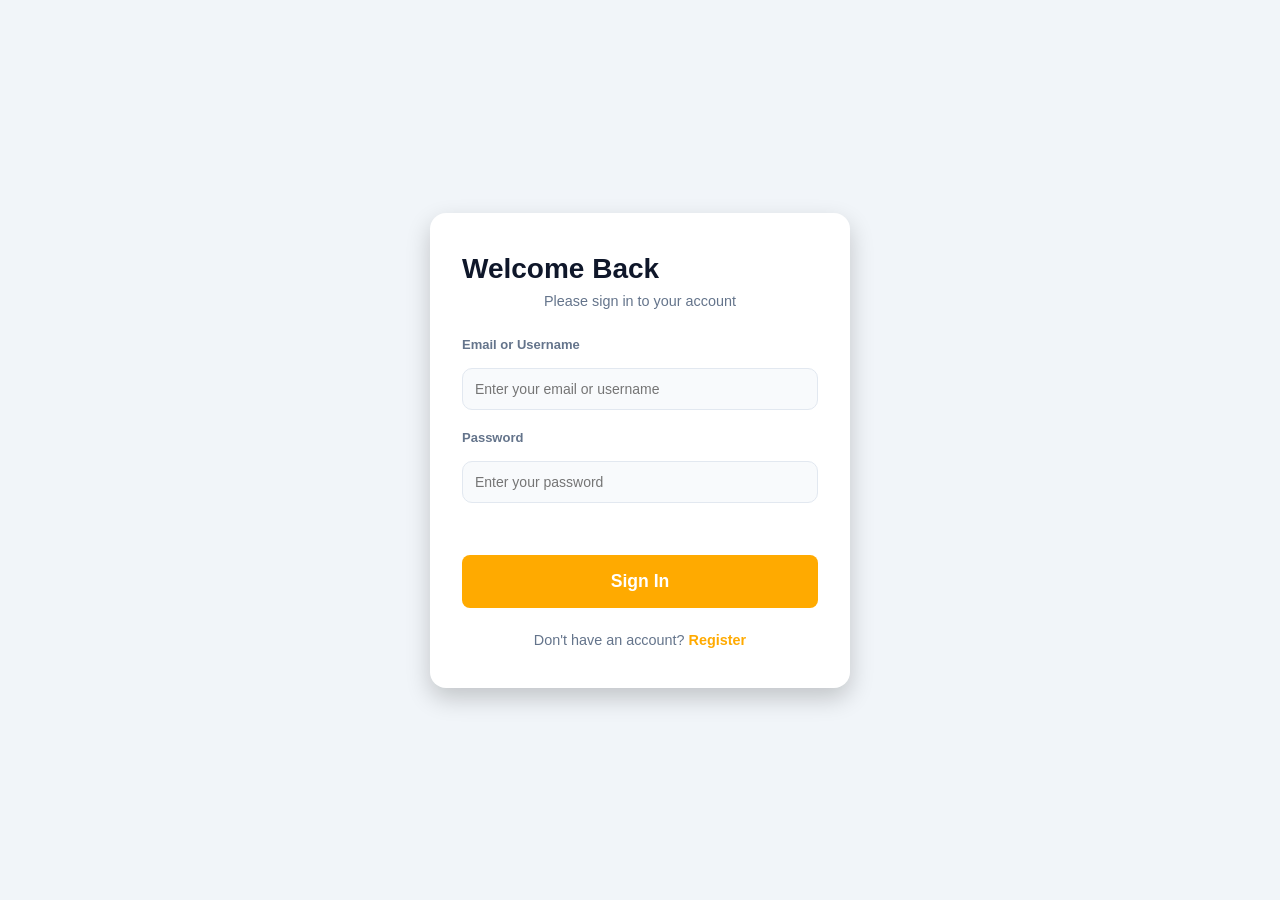
==== add-sales.html @ 2aaff076 "first commit" ====
<!DOCTYPE html>
<html lang="en">

<head>
    <meta charset="UTF-8">
    <meta name="viewport" content="width=device-width, initial-scale=1.0">
    <title>Add Sale - Business Pro</title>
    <link rel="preconnect" href="https://fonts.googleapis.com">
    <link rel="preconnect" href="https://fonts.gstatic.com" crossorigin>
    <link href="https://fonts.googleapis.com/css2?family=DM+Sans:wght@400;500;700&display=swap" rel="stylesheet">
    <link rel="stylesheet" href="https://cdnjs.cloudflare.com/ajax/libs/font-awesome/6.5.1/css/all.min.css">
    <link rel="stylesheet" href="/assets/css/style.css">
</head>

<body>

    <div class="dashboard-wrapper">
        <aside class="sidebar">
            <div class="sidebar-logo">
                <i class="fa-solid fa-chart-line"></i>
                <span>ProfitFlow</span>
            </div>
            <ul class="nav-list">
                <li class="nav-item">
                    <a href="dashboard.html" class="nav-link"><i class="fa-solid fa-table-columns"></i> Dashboard</a>
                </li>
                <li class="nav-item active">
                    <a href="add-sales.html" class="nav-link"><i class="fa-solid fa-cart-plus"></i> Add Sale</a>
                </li>
                <li class="nav-item">
                    <a href="sales-list.html" class="nav-link"><i class="fa-solid fa-list-check"></i> Sales List</a>
                </li>
                <li class="nav-item">
                    <a href="expenses.html" class="nav-link"><i class="fa-solid fa-receipt"></i> Expenses</a>
                </li>
                <li class="nav-item">
                    <a href="targets.html" class="nav-link"><i class="fa-solid fa-bullseye"></i> Targets</a>
                </li>
                <li class="nav-item">
                    <a href="reports.html" class="nav-link"><i class="fa-solid fa-chart-pie"></i> Reports</a>
                </li>
                <li class="nav-item">
                    <a href="settings.html" class="nav-link"><i class="fa-solid fa-gear"></i> Settings</a>
                </li>
            </ul>
        </aside>

        <main class="main-content">
            <header class="main-header">
                <h1>Add New Sale</h1>
                <div class="header-right">
                    <div class="user-profile">
                        <img id="headerUserImg"
                            src="https://images.unsplash.com/photo-1535713875002-d1d0cf377fde?w=80&auto=format&fit=crop"
                            alt="User">
                        <span id="userNameDisplay">rihad</span>
                    </div>
                </div>
            </header>

            <section class="form-card-section">
                <div class="form-card-content">
                    <form id="addSalePageForm">
                        <div class="form-grid">
                            <div class="form-group full">
                                <label>Product Name</label>
                                <input type="text" id="inProduct" placeholder="e.g. Wireless Mouse" required>
                            </div>
                            <div class="form-group full">
                                <label>Customer Name / ID</label>
                                <input type="text" id="inCustomer" placeholder="e.g. Rahim Uddin" required>
                            </div>
                            <div class="form-group">
                                <label>Quantity</label>
                                <input type="number" id="inQty" value="1" min="1" required>
                            </div>
                            <div class="form-group">
                                <label>Delivery Charge (৳)</label>
                                <input type="number" id="inDelivery" value="0" min="0" required>
                            </div>
                            <div class="form-group">
                                <label>Cost Price (Unit ৳)</label>
                                <input type="number" id="inCost" min="0" required>
                            </div>
                            <div class="form-group">
                                <label>Selling Price (Unit ৳)</label>
                                <input type="number" id="inSell" min="0" required>
                            </div>
                        </div>
                        <button type="submit" class="btn-submit"><i class="fa-solid fa-plus"></i> Add to Sales</button>
                    </form>
                </div>
            </section>
            <footer class="site-footer">
                <p>&copy; 2026 Designed & Developed by <strong>Rihad</strong></p>
            </footer>
        </main>
    </div>

    <script src="/assets/js/main.js"></script>
</body>

</html>
---- assets/css/style.css ----
@charset "UTF-8";
:root {
  --primary: #ffaa00;
  --sidebar-bg: #0f172a;
  --body-bg: #f1f5f9;
  --text-main: #1e293b;
  --text-muted: #64748b;
  --border: #e2e8f0;
  --success: #10b981;
}

* {
  box-sizing: border-box;
  margin: 0;
  padding: 0;
  font-family: "DM Sans", sans-serif;
}

/* Full Width Body Setup */
body {
  background-color: var(--body-bg);
  width: 100%;
  min-height: 100vh;
  overflow-x: hidden;
}

/* Force Flex Side-by-Side strictly for Desktop */
.dashboard-wrapper {
  display: flex !important;
  flex-direction: row !important;
  width: 100vw;
  height: 100vh;
  overflow: hidden;
}

/* Sidebar Structure */
.sidebar {
  width: 280px;
  background-color: var(--sidebar-bg);
  color: #fff;
  padding: 40px 0;
  display: flex;
  flex-direction: column;
  flex-shrink: 0;
  height: 100vh;
}

.sidebar-logo {
  padding: 0 30px;
  margin-bottom: 40px;
  display: flex;
  align-items: center;
  gap: 15px;
  font-weight: 700;
  font-size: 22px;
}

.sidebar-logo i {
  color: var(--primary);
}

.nav-list {
  list-style: none;
  flex-grow: 1;
}

.nav-item {
  padding: 4px 20px;
}

.nav-link {
  display: flex;
  align-items: center;
  gap: 15px;
  padding: 14px 20px;
  color: #94a3b8;
  text-decoration: none;
  border-radius: 12px;
  transition: all 0.3s;
  font-size: 16px;
  font-weight: 500;
}

.nav-link i {
  width: 24px;
  font-size: 18px;
}

.nav-link:hover,
.nav-item.active .nav-link {
  background-color: var(--primary);
  color: #fff;
}

.sidebar-date {
  padding: 30px;
  margin-top: auto;
}

.date-box {
  background: rgba(255, 255, 255, 0.05);
  padding: 18px;
  border-radius: 14px;
}

.date-box h4 {
  font-size: 15px;
  color: #fff;
  margin-bottom: 4px;
}

.date-box p {
  font-size: 13px;
  color: var(--text-muted);
}

/* Main Working Scrollable Panel */
.main-content {
  flex-grow: 1;
  padding: 40px;
  display: flex;
  flex-direction: column;
  gap: 25px;
  overflow-y: auto;
  height: 100vh;
  background-color: var(--body-bg);
}

.main-header {
  display: flex;
  justify-content: space-between;
  align-items: center;
}

.main-header h1 {
  font-size: 28px;
  font-weight: 700;
  color: var(--text-main);
}

.header-right {
  display: flex;
  align-items: center;
  gap: 25px;
}

.notification-icon {
  font-size: 22px;
  color: var(--text-muted);
  cursor: pointer;
}

.user-profile {
  display: flex;
  align-items: center;
  gap: 15px;
  background: #fff;
  padding: 6px 20px 6px 8px;
  border-radius: 40px;
  border: 1px solid var(--border);
}

.user-profile img {
  width: 36px;
  height: 36px;
  border-radius: 50%;
  object-fit: cover;
}

.user-profile span {
  font-size: 15px;
  font-weight: 600;
  color: var(--text-main);
}

.user-profile i {
  font-size: 12px;
  color: var(--text-muted);
}

/* Dashboard Cards Elements */
.stats-grid {
  display: grid;
  grid-template-columns: repeat(4, 1fr);
  gap: 20px;
}

.card {
  background: #ffffff;
  padding: 24px;
  border-radius: 18px;
  border: 1px solid var(--border);
}

.card-header {
  display: flex;
  align-items: center;
  gap: 12px;
  margin-bottom: 18px;
}

.card-header i {
  padding: 10px;
  border-radius: 10px;
  font-size: 18px;
}

.icon-monthly {
  background: #fff7ed;
  color: #ea580c;
}

.icon-sold {
  background: #ecfdf5;
  color: var(--success);
}

.icon-remaining {
  background: #eff6ff;
  color: #3b82f6;
}

.icon-profit {
  background: #fffbeb;
  color: var(--primary);
}

.card h4 {
  font-size: 14px;
  color: var(--text-muted);
  font-weight: 500;
}

.card h2 {
  font-size: 26px;
  color: var(--text-main);
  margin-bottom: 6px;
}

.card h2 small {
  font-size: 14px;
  font-weight: 400;
  color: var(--text-muted);
}

.card p {
  font-size: 12px;
  color: var(--text-muted);
}

.badge {
  display: inline-block;
  padding: 5px 12px;
  border-radius: 8px;
  font-size: 12px;
  font-weight: 700;
}

.badge-warning {
  background: #fef3c7;
  color: #92400e;
}

.badge-info {
  background: #dbeafe;
  color: #1e40af;
}

/* Progress Flow Layout */
.progress-row {
  display: grid;
  grid-template-columns: repeat(2, 1fr);
  /* তিনটি কার্ড পাশাপাশি রাখার জন্য */
  gap: 20px;
  margin-bottom: 20px;
}

/* Expense Overview কার্ড স্টাইল */
.expense-overview-card {
  display: flex;
  flex-direction: column;
  justify-content: space-between;
}

.expense-stats {
  margin-top: 15px;
}

.expense-item {
  display: flex;
  justify-content: space-between;
  padding: 8px 0;
  border-bottom: 1px solid #f1f5f9;
  font-size: 14px;
}

.expense-item .amount {
  font-weight: 700;
  color: #1e293b;
}

.btn-add-expense {
  width: 100%;
  padding: 12px;
  margin-top: 15px;
  background-color: #6366f1;
  color: white;
  border: none;
  border-radius: 8px;
  cursor: pointer;
  font-weight: 600;
}

/* মোবাইল রেসপন্সিভনেস */
@media (max-width: 1024px) {
  .progress-row {
    grid-template-columns: 1fr;
  }
}
.dashboard-month-filter {
  display: flex;
  align-items: center;
  gap: 10px;
  margin-right: 18px;
}
.dashboard-month-filter label {
  font-size: 18px;
  color: #4f46e5;
}
.dashboard-month-filter input {
  height: 42px;
  padding: 0 12px;
  border: 1px solid #dbe3ef;
  border-radius: 10px;
  background: #fff;
  font-size: 14px;
  font-weight: 600;
  cursor: pointer;
  outline: none;
  transition: 0.25s;
}
.dashboard-month-filter input:hover {
  border-color: #4f46e5;
}
.dashboard-month-filter input:focus {
  border-color: #4f46e5;
  box-shadow: 0 0 0 3px rgba(79, 70, 229, 0.15);
}

.progress-card {
  background: #ffffff;
  padding: 28px;
  border-radius: 20px;
  border: 1px solid var(--border);
}

.progress-card h3 {
  font-size: 18px;
  font-weight: 700;
  margin-bottom: 25px;
}

.today-progress-flex {
  display: flex;
  align-items: center;
  gap: 35px;
}

.circle-container {
  position: relative;
  width: 110px;
  height: 110px;
}

.circle-container svg {
  transform: rotate(-90deg);
}

.circle-bg {
  fill: none;
  stroke: #cbd5e1;
  stroke-width: 12;
}

.circle-fill {
  fill: none;
  stroke: var(--primary);
  stroke-width: 12;
  stroke-linecap: round;
  stroke-dasharray: 283;
  stroke-dashoffset: 283;
  transition: stroke-dashoffset 0.8s ease;
}

.circle-text {
  position: absolute;
  top: 50%;
  left: 50%;
  transform: translate(-50%, -50%);
  font-weight: 700;
  font-size: 22px;
}

.today-stats {
  display: flex;
  flex-direction: column;
  gap: 18px;
}

.today-stats-item p {
  font-size: 13px;
  color: var(--text-muted);
  margin-bottom: 4px;
}

.today-stats-item h4 {
  font-size: 22px;
  font-weight: 700;
}

.today-stats-item h4 small {
  font-size: 14px;
  font-weight: 400;
  color: var(--text-muted);
}

.progress-footer {
  display: flex;
  justify-content: space-between;
  margin-top: 25px;
  padding-top: 20px;
  border-top: 1px solid var(--border);
}

.p-foot-item p {
  font-size: 12px;
  color: var(--text-muted);
}

.p-foot-item h4 {
  font-size: 18px;
  color: var(--text-main);
  font-weight: 700;
}

.timer-badge {
  background: #fff7ed;
  color: #ea580c;
  padding: 10px 16px;
  border-radius: 10px;
  font-size: 13px;
  font-weight: 700;
  margin-top: 20px;
  display: inline-block;
}

/* Progress bar monthly setup */
.bar-header {
  display: flex;
  justify-content: space-between;
  align-items: flex-end;
  margin-bottom: 12px;
}

.bar-header span {
  font-size: 14px;
  color: var(--text-muted);
}

.bar-header h2 {
  font-size: 28px;
  font-weight: 700;
}

.bar-header h2 small {
  font-size: 16px;
  font-weight: 400;
  color: var(--text-muted);
}

.progress-bar-bg {
  height: 16px;
  background: #cbd5e1;
  border-radius: 10px;
  overflow: hidden;
  margin-bottom: 25px;
}

.progress-bar-fill {
  height: 100%;
  background: var(--primary);
  width: 0%;
  transition: width 1s ease;
}

.info-panel {
  background: #fffbeb;
  border-radius: 14px;
  padding: 18px;
  display: flex;
  gap: 15px;
  align-items: flex-start;
  border: 1px solid #fef3c7;
}

.info-panel i {
  color: #d97706;
  margin-top: 3px;
  font-size: 16px;
}

.info-panel p {
  font-size: 13px;
  line-height: 1.6;
  color: #92400e;
}

/* Financial Grid cards */
.summary-row {
  display: grid;
  grid-template-columns: repeat(4, 1fr);
  gap: 20px;
}

@media (max-width: 1024px) {
  .summary-row {
    grid-template-columns: repeat(2, 1fr);
    /* Mobile-e 2-ti kore */
  }
}
.summary-card {
  background: #ffffff;
  padding: 20px;
  border-radius: 16px;
  display: flex;
  align-items: center;
  gap: 18px;
  border: 1px solid var(--border);
}

.sum-icon {
  width: 52px;
  height: 52px;
  border-radius: 12px;
  display: flex;
  align-items: center;
  justify-content: center;
  font-size: 22px;
  flex-shrink: 0;
}

.sum-rev {
  background: #ecfdf5;
  color: #059669;
}

.sum-cost {
  background: #fef2f2;
  color: #dc2626;
}

.sum-del {
  background: #eff6ff;
  color: #2563eb;
}

.sum-profit {
  background: #fffbeb;
  color: var(--primary);
}

.sum-data p {
  font-size: 12px;
  color: var(--text-muted);
}

.sum-data h3 {
  font-size: 20px;
  font-weight: 700;
  margin: 2px 0;
}

.sum-data small {
  font-size: 11px;
  color: var(--text-muted);
}

/* Table Section Styling */
/* টেবিল গ্রিড লেআউট */
.grid-table-layout {
  display: grid;
  grid-template-columns: 1fr 1fr;
  /* সমান দুই ভাগে ভাগ করা */
  gap: 20px;
  margin-top: 20px;
}

/* রেসপন্সিভ ডিজাইন (মোবাইলে নিচে নিচে দেখাবে) */
@media (max-width: 1024px) {
  .grid-table-layout {
    grid-template-columns: 1fr;
  }
}
/* টেবিল কার্ডের জন্য */
.table-card {
  background: #ffffff;
  padding: 20px;
  border-radius: 16px;
  border: 1px solid #e2e8f0;
}

.table-wrapper {
  overflow-x: auto;
}

.table-wrapper table {
  width: 100%;
  border-collapse: collapse;
  margin-top: 10px;
}

.table-wrapper th,
.table-wrapper td {
  padding: 12px;
  text-align: left;
  border-bottom: 1px solid #f1f5f9;
  font-size: 13px;
}

.table-header {
  display: flex;
  justify-content: space-between;
  align-items: center;
  margin-bottom: 20px;
}

.table-header h3 {
  font-size: 18px;
  font-weight: 700;
}

.btn-view-all {
  background: transparent;
  border: none;
  color: var(--primary);
  font-weight: 700;
  font-size: 14px;
  cursor: pointer;
  display: flex;
  align-items: center;
  gap: 8px;
  text-decoration: none;
}

.table-wrapper {
  overflow-x: auto;
  max-height: 350px;
}

table {
  width: 100%;
  border-collapse: collapse;
  text-align: left;
  white-space: nowrap;
}

thead th {
  padding: 14px 12px;
  font-size: 13px;
  color: var(--text-muted);
  font-weight: 600;
  border-bottom: 2px solid var(--border);
  background: #ffffff;
  position: sticky;
  top: 0;
}

tbody td {
  padding: 16px 12px;
  font-size: 14px;
  border-bottom: 1px solid var(--border);
  color: var(--text-main);
}

.profit-green {
  color: var(--success);
  font-weight: 700;
}

.action-del {
  color: #ef4444;
  cursor: pointer;
  font-size: 16px;
}

/* Modal Setup */
.modal {
  position: fixed;
  top: 0;
  left: 0;
  width: 100%;
  height: 100%;
  background: rgba(15, 23, 42, 0.5);
  backdrop-filter: blur(5px);
  z-index: 1000;
  display: none;
  align-items: center;
  justify-content: center;
}

.modal-content {
  background: #fff;
  width: 100%;
  max-width: 500px;
  border-radius: 24px;
  padding: 35px;
  box-shadow: 0 25px 50px -12px rgba(0, 0, 0, 0.3);
}

.modal-header {
  display: flex;
  justify-content: space-between;
  align-items: center;
  margin-bottom: 25px;
}

.modal-header h2 {
  font-size: 22px;
  font-weight: 700;
}

.close-modal {
  cursor: pointer;
  font-size: 22px;
  color: var(--text-muted);
}

.form-grid {
  display: grid;
  grid-template-columns: 1fr 1fr;
  gap: 18px;
}

.form-group {
  display: flex;
  flex-direction: column;
  gap: 8px;
  margin-bottom: 10px;
}

.form-group.full {
  grid-column: span 2;
}

.form-group label {
  font-size: 13px;
  font-weight: 600;
  color: var(--text-muted);
}

.form-group input {
  padding: 12px;
  border: 1px solid var(--border);
  border-radius: 10px;
  font-size: 14px;
  outline: none;
  transition: border-color 0.3s;
}

.form-group input:focus {
  border-color: var(--primary);
}

.btn-submit {
  width: 100%;
  padding: 14px;
  background: var(--primary);
  border: none;
  color: #fff;
  border-radius: 12px;
  font-size: 16px;
  font-weight: 700;
  cursor: pointer;
  margin-top: 15px;
  transition: opacity 0.3s;
}

.btn-submit:hover {
  opacity: 0.9;
}

/* Tablet and Smartphone View Transitions */
@media (max-width: 1200px) {
  .stats-grid,
  .summary-row {
    grid-template-columns: repeat(2, 1fr);
  }
  .progress-row {
    grid-template-columns: 1fr;
  }
}
@media (max-width: 768px) {
  .dashboard-wrapper {
    flex-direction: column !important;
    height: auto;
    overflow-y: auto;
  }
  .sidebar {
    width: 100%;
    height: auto;
    padding: 20px 0;
  }
  .main-content {
    padding: 20px;
    height: auto;
    overflow-y: visible;
  }
  .stats-grid,
  .summary-row {
    grid-template-columns: 1fr;
  }
  .form-grid {
    grid-template-columns: 1fr;
  }
  .form-group.full {
    grid-column: span 1;
  }
}
.site-footer {
  text-align: center;
  padding: 1.5rem 1rem;
  margin-top: auto;
  /* এটি ফুটারকে কন্টেন্টের একদম নিচে রাখবে */
  background-color: transparent;
  /* ব্যাকগ্রাউন্ড কালার সরিয়ে দেওয়া হলো (ফুল উইথ থাকবে না) */
  color: #475569;
  font-size: 0.9rem;
  border-top: none;
}
.site-footer strong {
  color: #0f172a;
}

/* User Profile Dropdown Styling */
.user-profile {
  position: relative;
  display: flex;
  align-items: center;
  cursor: pointer;
  /* Show dropdown menu on hover */
}
.user-profile .profile-btn {
  display: flex;
  align-items: center;
  gap: 0.5rem;
  padding: 0.25rem 0.5rem;
  border-radius: 6px;
  transition: background-color 0.2s;
}
.user-profile .profile-btn:hover {
  background-color: #f1f5f9;
}
.user-profile .profile-btn img {
  width: 36px;
  height: 36px;
  border-radius: 50%;
  object-fit: cover;
}
.user-profile .profile-btn span {
  font-weight: 600;
  color: #0f172a;
}
.user-profile .profile-btn .dropdown-arrow {
  font-size: 0.75rem;
  color: #64748b;
  transition: transform 0.2s;
}
.user-profile:hover .profile-dropdown-menu {
  display: block;
}
.user-profile:hover .dropdown-arrow {
  transform: rotate(180deg);
}

.bottom-stats-row {
  display: grid;
  grid-template-columns: 2fr 1fr;
  gap: 20px;
  margin-top: 20px;
}
@media (max-width: 1024px) {
  .bottom-stats-row {
    grid-template-columns: 1fr;
  }
}

.chart-card {
  background: #ffffff;
  padding: 20px;
  border-radius: 16px;
  border: 1px solid #e2e8f0;
}
.chart-card .chart-wrapper {
  height: 250px;
  width: 100%;
  display: flex;
  align-items: center;
  justify-content: center;
}

.category-wrapper {
  display: flex;
  align-items: center;
  gap: 20px;
  margin-top: 15px;
}
.category-wrapper .doughnut-container {
  position: relative;
  width: 140px;
  height: 140px;
}
.category-wrapper .doughnut-container .total-text {
  position: absolute;
  top: 50%;
  left: 50%;
  transform: translate(-50%, -50%);
  text-align: center;
}
.category-wrapper .doughnut-container .total-text h4 {
  margin: 0;
  font-size: 16px;
}
.category-wrapper .doughnut-container .total-text small {
  color: #64748b;
}
.category-wrapper .no-data {
  text-align: center;
  color: #94a3b8;
}
.category-wrapper .no-data i {
  font-size: 24px;
  margin-bottom: 8px;
  display: block;
  opacity: 0.5;
}

.category-content {
  display: flex;
  align-items: center;
  gap: 30px;
  padding-top: 10px;
  /* গোল চার্ট সেকশন */
  /* ডান পাশের নো ডেটা সেকশন */
}
.category-content .doughnut-container {
  position: relative;
  width: 130px;
  height: 130px;
}
.category-content .doughnut-container .center-text {
  position: absolute;
  top: 50%;
  left: 50%;
  transform: translate(-50%, -50%);
  display: flex;
  flex-direction: column;
  align-items: center;
  line-height: 1.2;
}
.category-content .doughnut-container .center-text .currency {
  font-weight: 700;
  font-size: 16px;
  color: #1e293b;
}
.category-content .doughnut-container .center-text .label {
  font-size: 12px;
  color: #64748b;
}
.category-content .empty-state {
  display: flex;
  align-items: center;
  gap: 12px;
  border-left: 1px solid #f1f5f9;
  padding-left: 30px;
  color: #64748b;
  font-size: 14px;
}
.category-content .empty-state .icon-box {
  background: #f8fafc;
  padding: 10px;
  border-radius: 8px;
}
.category-content .empty-state .icon-box i {
  color: #cbd5e1;
}

/* Dropdown Menu Box */
.user-profile {
  position: relative;
  display: flex;
  align-items: center;
  cursor: pointer;
  /* জাভাস্ক্রিপ্ট থেকে .active ক্লাস যোগ হলে ড্রপডাউন শো করবে এবং অ্যারো ঘুরবে */
}
.user-profile .profile-btn {
  display: flex;
  align-items: center;
  gap: 12px;
  padding: 6px 12px;
  border-radius: 8px;
  transition: background-color 0.2s ease;
}
.user-profile .profile-btn:hover {
  background-color: #f1f5f9;
}
.user-profile .profile-btn img {
  width: 40px;
  height: 40px;
  border-radius: 50%;
  object-fit: cover;
}
.user-profile .profile-btn span {
  font-weight: 600;
  color: #0f172a;
  font-size: 14px;
}
.user-profile .profile-btn .dropdown-arrow {
  font-size: 12px;
  color: #64748b;
  transition: transform 0.3s ease;
}
.user-profile .profile-dropdown-menu {
  display: none;
  position: absolute;
  top: 100%;
  right: 0;
  margin-top: 8px;
  background: #ffffff;
  border-radius: 10px;
  box-shadow: 0 4px 15px rgba(0, 0, 0, 0.1);
  border: 1px solid #e2e8f0;
  width: 160px;
  z-index: 999;
  padding: 8px 0;
}
.user-profile .profile-dropdown-menu .dropdown-item {
  width: 100%;
  display: flex;
  align-items: center;
  gap: 10px;
  padding: 10px 16px;
  background: transparent;
  border: none;
  outline: none;
  color: #ef4444;
  font-weight: 600;
  font-size: 14px;
  cursor: pointer;
  font-family: inherit;
  transition: background-color 0.2s ease;
}
.user-profile .profile-dropdown-menu .dropdown-item i {
  font-size: 16px;
}
.user-profile .profile-dropdown-menu .dropdown-item:hover {
  background-color: #fef2f2;
}
.user-profile.active .profile-dropdown-menu {
  display: block;
}
.user-profile.active .dropdown-arrow {
  transform: rotate(180deg);
}

/* মোবাইল বাটন ডিফল্ট হাইড */
.mobile-menu-toggle {
  display: none;
  background: transparent;
  border: none;
  font-size: 22px;
  color: #334155;
  cursor: pointer;
  padding: 5px;
  margin-right: 15px;
  transition: color 0.2s ease;
}
.mobile-menu-toggle:hover {
  color: #000;
}

/* হেডার ফ্লেক্স এলাইনমেন্ট */
.main-header {
  display: flex;
  align-items: center;
  /* আপনার আগের বাকি হেডার স্টাইল এখানে থাকবে */
}

/* মোবাইল রেসপন্সিভ (৭৬৮ পিক্সেল বা তার নিচে) */
@media (max-width: 768px) {
  .mobile-menu-toggle {
    display: block;
    /* মোবাইলে বাটন শো করবে */
  }
  .sidebar {
    position: fixed !important;
    top: 0;
    left: -280px;
    /* স্ক্রিনের বামে লুকিয়ে থাকবে */
    width: 260px;
    height: 100vh;
    z-index: 9999;
    transition: left 0.3s ease-in-out;
    box-shadow: 5px 0 25px rgba(0, 0, 0, 0.15);
    /* JS দিয়ে .active ক্লাস আসলে স্ক্রিনে আসবে */
  }
  .sidebar.active {
    left: 0 !important;
  }
}
/* হোভারের কাজ বন্ধ করে দেওয়া হলো */
.submenu {
  display: none;
  list-style: none;
  padding-left: 30px;
  background: rgba(255, 255, 255, 0.05);
  border-radius: 10px;
}

/* শুধুমাত্র 'open' ক্লাস থাকলে তবেই সাব-মেনু দেখাবে */
.has-submenu.open .submenu {
  display: block;
}

.arrow-icon {
  margin-left: auto;
  font-size: 10px;
  transition: transform 0.3s;
}

/* মেনু ওপেন হলে অ্যারো আইকনটি ঘুরে যাবে */
.has-submenu.open .arrow-icon {
  transform: rotate(180deg);
}

* {
  box-sizing: border-box;
  font-family: "Segoe UI", Tahoma, Geneva, Verdana, sans-serif;
  margin: 0;
  padding: 0;
}

body {
  display: flex;
  justify-content: center;
  align-items: center;
  min-height: 100vh;
}

.container {
  background: #ffffff;
  padding: 2.5rem 2rem;
  border-radius: 16px;
  box-shadow: 0 10px 25px rgba(0, 0, 0, 0.2);
  width: 100%;
  max-width: 420px;
  animation: fadeIn 0.4s ease-in-out;
}

h2 {
  color: #0f172a;
  margin-bottom: 0.5rem;
  font-size: 1.75rem;
  font-weight: 700;
}

.subtitle {
  text-align: center;
  color: #64748b;
  font-size: 0.9rem;
  margin-bottom: 1.75rem;
}

.form-group {
  margin-bottom: 1.25rem;
}

label {
  display: block;
  margin-bottom: 0.5rem;
  color: #334155;
  font-weight: 600;
  font-size: 0.9rem;
}

input {
  width: 100%;
  padding: 0.85rem 1rem;
  border: 1px solid #cbd5e1;
  border-radius: 8px;
  font-size: 1rem;
  outline: none;
  background-color: #f8fafc;
  transition: border-color 0.2s, background-color 0.2s;
}
input:focus {
  border-color: #ffaa00;
  background-color: #ffffff;
  box-shadow: 0 0 0 4px rgba(249, 115, 22, 0.1);
}

.btn-submit {
  width: 100%;
  padding: 0.85rem;
  background-color: #ffaa00;
  color: white;
  border: none;
  border-radius: 8px;
  font-size: 1rem;
  font-weight: 600;
  cursor: pointer;
  transition: background-color 0.2s, transform 0.1s;
  margin-top: 1rem;
}
.btn-submit:hover {
  background-color: #ffaa00;
}
.btn-submit:active {
  transform: scale(0.98);
}

.toggle-link {
  text-align: center;
  margin-top: 1.5rem;
  color: #64748b;
  font-size: 0.9rem;
}
.toggle-link span {
  color: #ffaa00;
  cursor: pointer;
  font-weight: 700;
  transition: color 0.2s;
}
.toggle-link span:hover {
  color: #ea580c;
  text-decoration: underline;
}

.form-container {
  display: none;
}
.form-container.active {
  display: block;
}

.error-msg {
  color: #ef4444;
  font-size: 0.85rem;
  margin-top: 0.5rem;
  font-weight: 500;
}

@keyframes fadeIn {
  from {
    opacity: 0;
    transform: translateY(10px);
  }
  to {
    opacity: 1;
    transform: translateY(0);
  }
}
/* Responsive Design Adjustments */
@media (max-width: 480px) {
  .container {
    padding: 2rem 1.5rem;
  }
}
.filter-card {
  background: #ffffff;
  padding: 24px;
  border-radius: 16px;
  border: 1px solid #e2e8f0;
  box-shadow: 0 4px 12px rgba(0, 0, 0, 0.02);
  margin-bottom: 5px;
}
.filter-card .filter-flex-container {
  display: flex;
  align-items: flex-end;
  gap: 20px;
  flex-wrap: wrap;
}
.filter-card .filter-group {
  display: flex;
  flex-direction: column;
  gap: 8px;
}
.filter-card .filter-group label {
  font-size: 13px;
  font-weight: 600;
  color: #64748b;
}
.filter-card .filter-group input[type=date] {
  padding: 11px 16px;
  border: 1px solid #e2e8f0;
  border-radius: 10px;
  font-size: 14px;
  color: #0f172a;
  outline: none;
  background-color: #f8fafc;
  transition: border-color 0.2s ease;
}
.filter-card .filter-group input[type=date]:focus {
  border-color: #ffaa00;
  background-color: #ffffff;
}
.filter-card .filter-buttons {
  display: flex;
  gap: 12px;
}
.filter-card .btn-filter-action {
  padding: 12px 24px;
  background: #0f172a;
  color: #ffffff;
  border: none;
  border-radius: 10px;
  font-size: 14px;
  font-weight: 700;
  cursor: pointer;
  display: flex;
  align-items: center;
  gap: 8px;
  transition: opacity 0.2s ease;
}
.filter-card .btn-filter-action:hover {
  opacity: 0.9;
}
.filter-card .btn-filter-action.btn-reset {
  background: #64748b;
}

.qty-badge {
  background: #f1f5f9;
  padding: 4px 10px;
  border-radius: 6px;
  font-weight: 600;
  color: #0f172a;
}

.target-settings-grid {
  display: grid;
  grid-template-columns: repeat(2, 1fr);
  gap: 30px;
  margin-top: 10px;
}
@media (max-width: 992px) {
  .target-settings-grid {
    grid-template-columns: 1fr;
  }
}

.target-card {
  background: #fff;
  padding: 40px;
  border-radius: 24px;
  border: 1px solid #e2e8f0;
  text-align: center;
  box-shadow: 0 4px 6px -1px rgba(0, 0, 0, 0.02);
  transition: transform 0.3s ease;
}
.target-card:hover {
  transform: translateY(-5px);
}
.target-card .card-icon {
  width: 70px;
  height: 70px;
  border-radius: 20px;
  display: flex;
  align-items: center;
  justify-content: center;
  margin: 0 auto 20px;
  font-size: 28px;
}
.target-card .card-icon.monthly-icon {
  background: #fff7ed;
  color: #ea580c;
}
.target-card .card-icon.daily-icon {
  background: #eff6ff;
  color: #3b82f6;
}
.target-card h3 {
  font-size: 20px;
  color: #1e293b;
  margin-bottom: 10px;
}
.target-card p {
  font-size: 14px;
  color: #64748b;
  margin-bottom: 25px;
}
.target-card .input-container {
  display: flex;
  align-items: center;
  justify-content: center;
  gap: 12px;
}
.target-card .input-container input {
  width: 150px;
  padding: 15px;
  border: 2px solid #e2e8f0;
  border-radius: 12px;
  font-size: 22px;
  font-weight: 700;
  text-align: center;
  outline: none;
  transition: border-color 0.3s;
}
.target-card .input-container input:focus {
  border-color: #ffaa00;
}
.target-card .input-container span {
  font-size: 16px;
  font-weight: 600;
  color: #64748b;
}

.save-action-container {
  display: flex;
  justify-content: center;
  margin-top: 40px;
}

.btn-save-targets {
  padding: 16px 40px;
  background: #0f172a;
  color: #fff;
  border: none;
  border-radius: 14px;
  font-size: 16px;
  font-weight: 700;
  cursor: pointer;
  display: flex;
  align-items: center;
  gap: 12px;
  box-shadow: 0 10px 15px -3px rgba(0, 0, 0, 0.1);
  transition: background 0.3s;
}
.btn-save-targets:hover {
  background: #1e293b;
}

.form-card-section {
  padding: 2rem 0;
  display: flex;
  justify-content: center;
}
.form-card-section .form-card-content {
  background: #ffffff;
  padding: 2.5rem;
  border-radius: 12px;
  width: 100%;
  max-width: 650px;
  box-shadow: 0 4px 20px rgba(0, 0, 0, 0.05);
}
.form-card-section .form-card-content h2 {
  margin-bottom: 1.5rem;
  color: #1e293b;
}

.form-grid {
  display: grid;
  grid-template-columns: 1fr 1fr;
  gap: 1.5rem;
}
.form-grid .form-group {
  display: flex;
  flex-direction: column;
  gap: 0.5rem;
}
.form-grid .form-group.full {
  grid-column: span 2;
}
.form-grid .form-group label {
  font-weight: 500;
  color: #475569;
  font-size: 0.95rem;
}
.form-grid .form-group input {
  padding: 0.85rem 1rem;
  border: 1px solid #cbd5e1;
  border-radius: 8px;
  font-size: 1rem;
  outline: none;
  transition: border-color 0.2s;
}
.form-grid .form-group input:focus {
  border-color: #3b82f6;
}

.btn-submit {
  margin-top: 2rem;
  width: 100%;
  padding: 1rem;
  background-color: #ffaa00;
  color: #fff;
  border: none;
  border-radius: 8px;
  font-size: 1.1rem;
  font-weight: 600;
  cursor: pointer;
  transition: background-color 0.2s;
}
.btn-submit:hover {
  background-color: #f8a807;
}

/* =========================================================
   REPORTS PAGE STYLING
   ========================================================= */
.sub-title {
  font-size: 0.85rem;
  color: #64748b;
  margin-top: 2px;
}

.main-header .header-right {
  display: flex;
  align-items: center;
  gap: 1rem;
}

/* Date Filter Box */
.date-filter-box {
  display: flex;
  align-items: center;
  background: #f8fafc;
  border: 1px solid #e2e8f0;
  padding: 0.5rem 1rem;
  border-radius: 8px;
  gap: 0.5rem;
  color: #475569;
}
.date-filter-box select {
  background: transparent;
  border: none;
  font-weight: 500;
  outline: none;
  font-family: inherit;
  color: #0f172a;
  cursor: pointer;
}

/* Header Action Buttons (PDF & Print) */
.btn-action {
  padding: 0.55rem 1rem;
  border-radius: 8px;
  border: none;
  font-weight: 500;
  cursor: pointer;
  display: flex;
  align-items: center;
  gap: 0.5rem;
  font-family: inherit;
  transition: all 0.2s ease;
}
.btn-action.btn-pdf {
  background: #f97316;
  color: white;
}
.btn-action.btn-pdf:hover {
  background: #ea580c;
}
.btn-action.btn-print {
  background: #f59e0b;
  color: white;
}
.btn-action.btn-print:hover {
  background: #d97706;
}

/* Stats Grid for Top 4 Cards */
.stats-grid-reports {
  display: grid;
  grid-template-columns: repeat(4, 1fr);
  gap: 1.5rem;
  margin-top: 1.5rem;
}
.stats-grid-reports.mini {
  grid-template-columns: repeat(3, 1fr);
  margin-top: 0.5rem;
  gap: 1rem;
}
.stats-grid-reports.mini .report-card.mini {
  background: #f8fafc;
  border: 1px solid #e2e8f0;
}
.stats-grid-reports .report-card {
  background: white;
  padding: 1.5rem;
  border-radius: 12px;
  box-shadow: 0 4px 6px -1px rgba(0, 0, 0, 0.05), 0 2px 4px -1px rgba(0, 0, 0, 0.03);
  border: 1px solid #e2e8f0;
}
.stats-grid-reports .report-card h4 {
  color: #64748b;
  font-size: 0.95rem;
  font-weight: 500;
}
.stats-grid-reports .report-card h2 {
  font-size: 1.75rem;
  font-weight: 700;
  color: #0f172a;
  margin: 0.5rem 0;
  font-family: inherit;
}
.stats-grid-reports .report-card p {
  font-size: 0.85rem;
  color: #475569;
}
.stats-grid-reports .report-card.profit {
  border-left: 4px solid #ffaa00;
}

/* Middle Section Grid (Target & Table) */
.reports-middle-grid {
  display: grid;
  grid-template-columns: 1fr 1.5fr;
  gap: 1.5rem;
  margin-top: 1.5rem;
}

.report-box {
  background: white;
  padding: 1.5rem;
  border-radius: 12px;
  box-shadow: 0 4px 6px -1px rgba(0, 0, 0, 0.05);
  border: 1px solid #e2e8f0;
}
.report-box h3 {
  font-size: 1.15rem;
  color: #0f172a;
  margin-bottom: 1rem;
}
.report-box .target-content {
  display: flex;
  align-items: center;
  gap: 2rem;
}

/* Circular Progress Bar */
.circular-progress-container {
  display: flex;
  justify-content: center;
}
.circular-progress-container .circular-progress {
  width: 130px;
  height: 130px;
  border-radius: 50%;
  display: flex;
  align-items: center;
  justify-content: center;
  /* Fallback background, JS will dynamically set conic-gradient */
  background: conic-gradient(#f97316 0% 0%, #e2e8f0 0% 100%);
}
.circular-progress-container .circular-progress .progress-value {
  width: 105px;
  height: 105px;
  border-radius: 50%;
  background: white;
  display: flex;
  flex-direction: column;
  align-items: center;
  justify-content: center;
  font-weight: 700;
  font-size: 1.5rem;
  color: #f97316;
}
.circular-progress-container .circular-progress .progress-value p {
  font-size: 0.75rem;
  color: #64748b;
  font-weight: normal;
  margin-top: -2px;
}

/* Target Legend List */
.target-legend {
  display: flex;
  flex-direction: column;
  gap: 0.6rem;
  flex-grow: 1;
}
.target-legend .legend-item {
  display: flex;
  align-items: center;
  justify-content: space-between;
  font-size: 0.95rem;
  color: #475569;
}
.target-legend .legend-item strong {
  color: #0f172a;
}
.target-legend .dot {
  width: 10px;
  height: 10px;
  border-radius: 50%;
  display: inline-block;
}
.target-legend .dot.orange {
  background: #f97316;
}
.target-legend .dot.green {
  background: #10b981;
}
.target-legend .dot.blue {
  background: #3b82f6;
}

.target-footer-note {
  margin-top: 1.2rem;
  font-size: 0.8rem;
  color: #c2410c;
  background: #fff7ed;
  padding: 0.75rem;
  border-radius: 8px;
  border: 1px solid #fed7aa;
  display: flex;
  align-items: center;
  gap: 0.5rem;
}

/* Table Design */
.table-responsive {
  overflow-x: auto;
}

.content-table {
  width: 100%;
  border-collapse: collapse;
}
.content-table th,
.content-table td {
  padding: 0.9rem 1rem;
  text-align: left;
  border-bottom: 1px solid #f1f5f9;
  font-size: 0.95rem;
}
.content-table th {
  color: #64748b;
  font-weight: 600;
  background: #f8fafc;
}
.content-table tbody tr:hover {
  background-color: #f8fafc;
}

.btn-report-view-all {
  width: 100%;
  padding: 0.85rem;
  background: transparent;
  border: 1px solid #e2e8f0;
  color: #f97316;
  font-weight: 600;
  border-radius: 8px;
  margin-top: 1rem;
  cursor: pointer;
  display: flex;
  align-items: center;
  justify-content: center;
  gap: 0.5rem;
  transition: all 0.2s;
}
.btn-report-view-all:hover {
  background: #fff7ed;
  border-color: #f97316;
}

.sales-summary-section {
  margin-top: 1.5rem;
}
.sales-summary-section h3 {
  font-size: 1.15rem;
  color: #0f172a;
  margin-bottom: 0.5rem;
}

/* Report Footer Banner */
.report-footer-banner {
  background: #eff6ff;
  border: 1px solid #bfdbfe;
  padding: 1.5rem;
  border-radius: 12px;
  margin-top: 1.5rem;
  display: flex;
  justify-content: space-between;
  align-items: center;
  color: #1e3a8a;
}
.report-footer-banner div {
  display: flex;
  align-items: center;
  gap: 0.75rem;
  font-size: 1.1rem;
}
.report-footer-banner img {
  width: 60px;
  height: 60px;
  object-fit: contain;
}

/* Footer Section */
.site-footer {
  text-align: center;
  padding: 0.5rem 1rem;
  margin-top: auto;
  background-color: transparent;
  color: #475569;
  font-size: 0.9rem;
  border-top: none;
}
.site-footer strong {
  color: #0f172a;
}

/* Responsive Fixes */
@media (max-width: 1024px) {
  .stats-grid-reports {
    grid-template-columns: repeat(2, 1fr);
  }
  .reports-middle-grid {
    grid-template-columns: 1fr;
  }
}
.header-right {
  display: flex;
  align-items: center;
  gap: 12px;
  /* মোবাইল ভিউ (৭৬৮ পিক্সেল বা তার নিচে) */
}
@media (max-width: 768px) {
  .header-right .btn-pdf,
  .header-right .btn-print {
    display: none !important;
  }
  .header-right .date-filter-box {
    width: auto;
    margin-left: auto;
    /* ডেট ফিল্টারটি ডান পাশে পুশ করার জন্য */
  }
}

.profile-img-group {
  display: flex !important;
  flex-direction: row !important;
  align-items: center;
  gap: 1.5rem;
}
.profile-img-group .current-img-box {
  width: 80px;
  height: 80px;
  border-radius: 50%;
  overflow: hidden;
  border: 2px solid #cbd5e1;
}
.profile-img-group .current-img-box img {
  width: 100%;
  height: 100%;
  object-fit: cover;
}
.profile-img-group input[type=file] {
  border: none !important;
  padding: 0 !important;
}

.expenses-wrapper {
  flex: 1;
  padding: 30px;
  overflow-y: auto;
  overflow-x: hidden;
}

/*========================
TOP CARDS
========================*/
.stats-row {
  display: grid;
  grid-template-columns: repeat(3, 220px);
  gap: 18px;
  margin-bottom: 24px;
}

.stats-row .card {
  padding: 18px 20px;
}

.stats-row h4 {
  font-size: 14px;
  color: #64748b;
  margin-bottom: 8px;
}

.stats-row h2 {
  font-size: 22px;
  font-weight: 700;
}

.main-layout {
  display: grid;
  grid-template-columns: 1fr 360px;
  gap: 22px;
  align-items: start;
}

.left-col,
.right-col {
  display: flex;
  flex-direction: column;
  gap: 22px;
}

.card {
  background: #fff;
  border-radius: 18px;
  padding: 22px;
  border: 1px solid #edf2f7;
  box-shadow: 0 8px 25px rgba(15, 23, 42, 0.05);
}

.card h3 {
  font-size: 24px;
  margin-bottom: 20px;
}

#expenseChart {
  width: 100%;
  max-width: 340px;
  height: 340px !important;
  margin: 0 auto;
  display: block;
}

#expForm {
  display: flex;
  flex-direction: column;
  gap: 14px;
}

#expForm input,
#expForm select {
  height: 48px;
  font-size: 15px;
}

#expForm button {
  height: 48px;
  font-size: 15px;
}

.cat-add {
  display: flex;
  gap: 10px;
  margin-bottom: 16px;
}

.cat-add input {
  flex: 1;
  height: 44px;
}

.cat-add button {
  height: 44px;
  padding: 0 20px;
}

#catList {
  display: flex;
  flex-wrap: wrap;
  gap: 8px;
}

#catList li {
  font-size: 13px;
  padding: 7px 14px;
}

.left-col .card:last-child {
  height: 430px;
  display: flex;
  flex-direction: column;
}

#expTable {
  width: 100%;
  border-collapse: collapse;
}

#expTable thead {
  position: sticky;
  top: 0;
  background: #fff;
  z-index: 5;
}

#expTable tbody {
  display: block;
  max-height: 300px;
  overflow-y: auto;
}

#expTable thead,
#expTable tbody tr {
  display: table;
  width: 100%;
  table-layout: fixed;
}

#expTable tbody::-webkit-scrollbar {
  width: 7px;
}

#expTable tbody::-webkit-scrollbar-thumb {
  background: #cbd5e1;
  border-radius: 20px;
}

#expTable button {
  background: #ef4444;
  color: #fff;
  border: none;
  border-radius: 8px;
  padding: 8px 14px;
  cursor: pointer;
  font-size: 13px;
  font-weight: 600;
}

@media (max-width: 1200px) {
  .main-layout {
    grid-template-columns: 1fr;
  }
}
@media (max-width: 768px) {
  .stats-row {
    grid-template-columns: 1fr;
  }
}

/*# sourceMappingURL=style.css.map */
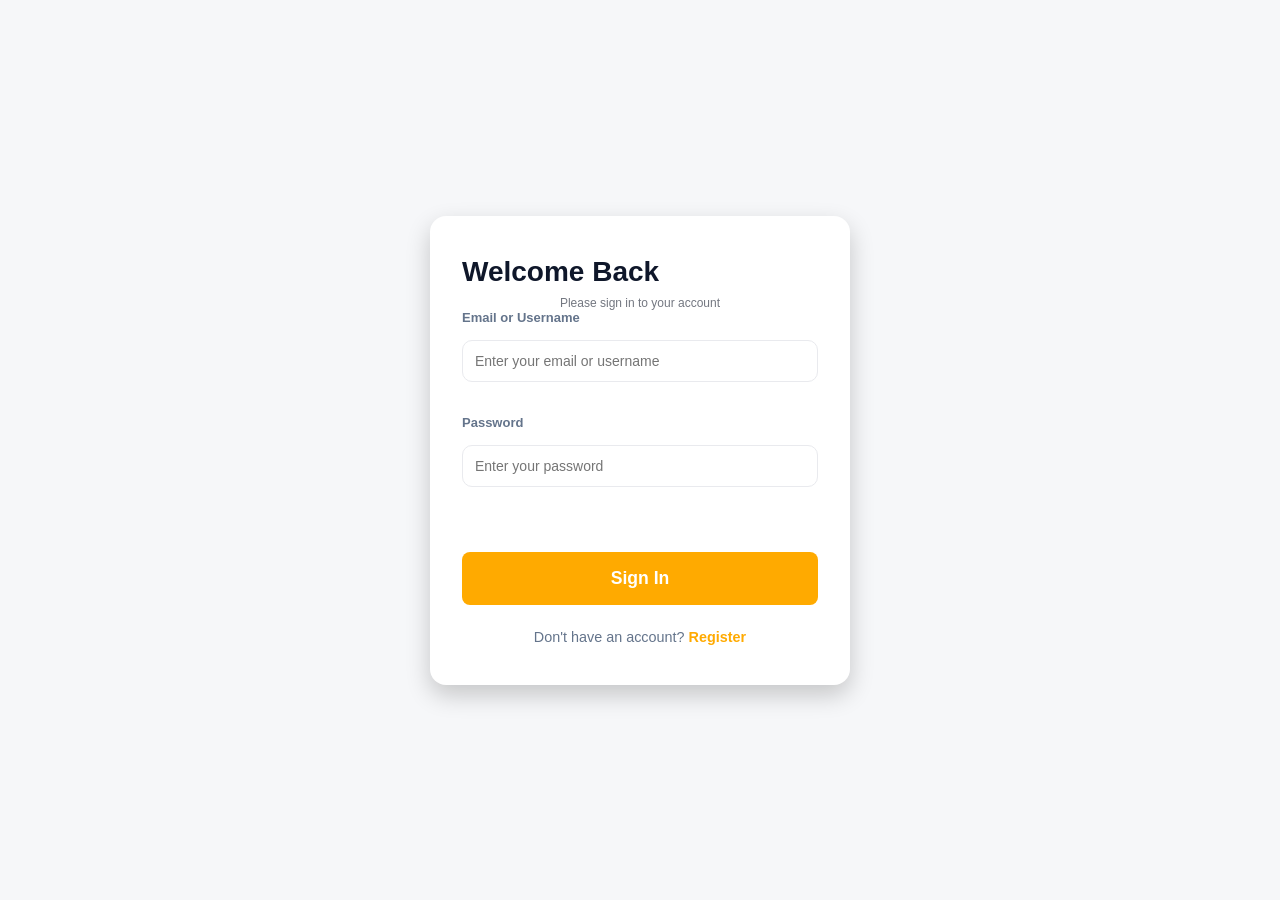
==== commit 20440982: "edit and add" ====
--- a/add-sales.html
+++ b/add-sales.html
@@ -32,6 +32,9 @@
                 </li>
                 <li class="nav-item">
                     <a href="expenses.html" class="nav-link"><i class="fa-solid fa-receipt"></i> Expenses</a>
+                </li>
+                <li class="nav-item">
+                    <a href="product-list.html" class="nav-link"><i class="fa-solid fa-receipt"></i> Product List</a>
                 </li>
                 <li class="nav-item">
                     <a href="targets.html" class="nav-link"><i class="fa-solid fa-bullseye"></i> Targets</a>
--- a/assets/css/style.css
+++ b/assets/css/style.css
@@ -1,4 +1,5 @@
 @charset "UTF-8";
+@import url("https://fonts.googleapis.com/css2?family=Inter:wght@400;500;600;700;800&display=swap");
 :root {
   --primary: #ffaa00;
   --sidebar-bg: #0f172a;
@@ -589,8 +590,6 @@
 /* টেবিল গ্রিড লেআউট */
 .grid-table-layout {
   display: grid;
-  grid-template-columns: 1fr 1fr;
-  /* সমান দুই ভাগে ভাগ করা */
   gap: 20px;
   margin-top: 20px;
 }
@@ -1881,166 +1880,1283 @@
 /*========================
 TOP CARDS
 ========================*/
-.stats-row {
-  display: grid;
-  grid-template-columns: repeat(3, 220px);
-  gap: 18px;
-  margin-bottom: 24px;
-}
-
-.stats-row .card {
-  padding: 18px 20px;
-}
-
-.stats-row h4 {
-  font-size: 14px;
-  color: #64748b;
-  margin-bottom: 8px;
-}
-
-.stats-row h2 {
-  font-size: 22px;
+:root {
+  --navy: #101a30;
+  --orange: #ff9f00;
+  --text: #172033;
+  --muted: #758196;
+  --border: #e4eaf2;
+  --bg: #f3f6fa;
+  --green: #159b69;
+  --blue: #2775df;
+  --purple: #8653c7;
+  --shadow: 0 6px 22px rgba(20, 35, 60, .05);
+}
+
+* {
+  box-sizing: border-box;
+}
+
+body {
+  margin: 0;
+  background: var(--bg);
+  color: var(--text);
+  font-family: Inter, Arial, sans-serif;
+  font-size: 13px;
+}
+
+button,
+input,
+select {
+  font: inherit;
+}
+
+button {
+  cursor: pointer;
+}
+
+.app {
+  min-height: 100vh;
+  display: flex;
+}
+
+.logo {
+  margin: 0 0 40px;
+  padding-left: 8px;
+  font-size: 21px;
+  font-weight: 800;
+}
+
+.logo span {
+  color: var(--orange);
+  font-size: 28px;
+  margin-right: 5px;
+}
+
+nav {
+  display: flex;
+  flex-direction: column;
+  gap: 7px;
+}
+
+nav a {
+  padding: 14px 13px;
+  border-radius: 10px;
+  color: #c8d4e6;
+  text-decoration: none;
+  font-weight: 500;
+}
+
+nav a:hover {
+  background: #1c2a44;
+}
+
+nav a.active {
+  background: var(--orange);
+  color: white;
   font-weight: 700;
 }
 
-.main-layout {
-  display: grid;
-  grid-template-columns: 1fr 360px;
-  gap: 22px;
-  align-items: start;
-}
-
-.left-col,
-.right-col {
-  display: flex;
-  flex-direction: column;
-  gap: 22px;
-}
-
-.card {
-  background: #fff;
-  border-radius: 18px;
-  padding: 22px;
-  border: 1px solid #edf2f7;
-  box-shadow: 0 8px 25px rgba(15, 23, 42, 0.05);
-}
-
-.card h3 {
-  font-size: 24px;
-  margin-bottom: 20px;
-}
-
-#expenseChart {
-  width: 100%;
-  max-width: 340px;
-  height: 340px !important;
-  margin: 0 auto;
+.sidebar-bottom {
+  margin-top: auto;
+  background: #1b2943;
+  border: 1px solid #293650;
+  border-radius: 12px;
+  padding: 15px 12px;
+}
+
+.sidebar-bottom strong,
+.sidebar-bottom small {
   display: block;
 }
 
-#expForm {
-  display: flex;
-  flex-direction: column;
-  gap: 14px;
-}
-
-#expForm input,
-#expForm select {
-  height: 48px;
-  font-size: 15px;
-}
-
-#expForm button {
-  height: 48px;
-  font-size: 15px;
-}
-
-.cat-add {
-  display: flex;
-  gap: 10px;
-  margin-bottom: 16px;
-}
-
-.cat-add input {
+.sidebar-bottom strong {
+  font-size: 12px;
+}
+
+.sidebar-bottom small {
+  color: #a5b3c8;
+  font-size: 10px;
+  margin-top: 7px;
+}
+
+.main {
   flex: 1;
-  height: 44px;
-}
-
-.cat-add button {
-  height: 44px;
-  padding: 0 20px;
-}
-
-#catList {
-  display: flex;
+  min-width: 0;
+  padding: 27px;
+  overflow: auto;
+}
+
+.page-header {
+  display: flex;
+  align-items: center;
+  justify-content: space-between;
+  gap: 20px;
+  margin-bottom: 22px;
+}
+
+.eyebrow {
+  color: #8996a9;
+  font-size: 10px;
+  letter-spacing: 1.2px;
+  font-weight: 700;
+  margin: 0 0 7px;
+}
+
+h1 {
+  font-size: 27px;
+  margin: 0;
+  letter-spacing: -0.8px;
+}
+
+.subtitle {
+  color: var(--muted);
+  font-size: 12px;
+  margin: 8px 0 0;
+}
+
+.filter-area {
+  display: flex;
+  align-items: center;
   flex-wrap: wrap;
   gap: 8px;
 }
 
-#catList li {
-  font-size: 13px;
-  padding: 7px 14px;
-}
-
-.left-col .card:last-child {
-  height: 430px;
+.filter-area label {
+  color: var(--muted);
+  font-size: 11px;
+  font-weight: 600;
+}
+
+input,
+select {
+  width: 100%;
+  min-width: 0;
+  padding: 11px 12px;
+  border: 1px solid #d7e0ec;
+  border-radius: 8px;
+  background: white;
+  color: var(--text);
+  outline: none;
+}
+
+input:focus,
+select:focus {
+  border-color: var(--orange);
+  box-shadow: 0 0 0 3px rgba(255, 159, 0, 0.1098039216);
+}
+
+.filter-area > select {
+  width: 165px;
+}
+
+.custom-range {
+  display: flex;
+  gap: 6px;
+  align-items: center;
+}
+
+.custom-range input {
+  width: 135px;
+}
+
+.hidden {
+  display: none !important;
+}
+
+.summary-grid {
+  display: grid;
+  grid-template-columns: repeat(4, minmax(130px, 1fr)) minmax(150px, 1.1fr);
+  gap: 13px;
+  margin-bottom: 20px;
+}
+
+.summary-card {
+  display: flex;
+  align-items: center;
+  gap: 11px;
+  background: white;
+  border: 1px solid #edf0f5;
+  border-radius: 13px;
+  padding: 17px 13px;
+  min-height: 100px;
+  box-shadow: var(--shadow);
+}
+
+.summary-card p {
+  color: #667387;
+  font-size: 11px;
+  margin: 0 0 7px;
+}
+
+.summary-card h2 {
+  font-size: 19px;
+  margin: 0;
+  white-space: nowrap;
+}
+
+.summary-card small {
+  display: block;
+  color: #9aa4b3;
+  font-size: 10px;
+  margin-top: 7px;
+}
+
+.summary-icon {
+  height: 42px;
+  width: 42px;
+  border-radius: 12px;
+  display: grid;
+  place-items: center;
+  font-size: 24px;
+  flex-shrink: 0;
+}
+
+.orange {
+  color: #e98e00;
+  background: #fff2dc;
+}
+
+.green {
+  color: var(--green);
+  background: #e9f8f1;
+}
+
+.blue {
+  color: var(--blue);
+  background: #eaf2ff;
+}
+
+.purple {
+  color: var(--purple);
+  background: #f2eaff;
+}
+
+.grand-card {
+  display: block;
+  text-align: center;
+  background: linear-gradient(135deg, #fff, #fff7e6);
+  border-color: #ffd88c;
+}
+
+.grand-card h2 {
+  color: #ed9200;
+  font-size: 24px;
+}
+
+.content-grid {
+  display: grid;
+  grid-template-columns: minmax(0, 1.7fr) minmax(300px, 0.92fr);
+  gap: 17px;
+  align-items: start;
+}
+
+.panel {
+  background: white;
+  border: 1px solid #edf0f5;
+  border-radius: 13px;
+  box-shadow: var(--shadow);
+  overflow: hidden;
+}
+
+.panel-heading {
+  display: flex;
+  align-items: center;
+  justify-content: space-between;
+  gap: 10px;
+  padding: 19px;
+  border-bottom: 1px solid var(--border);
+}
+
+.panel-heading h2,
+.form-heading h2 {
+  font-size: 15px;
+  margin: 0;
+}
+
+.panel-heading p,
+.form-heading p {
+  color: #8995a6;
+  font-size: 11px;
+  margin: 6px 0 0;
+}
+
+.count-badge {
+  padding: 7px 10px;
+  background: #f3f5f8;
+  border-radius: 20px;
+  font-size: 10px;
+  white-space: nowrap;
+}
+
+.table-wrap {
+  width: 100%;
+  overflow-x: auto;
+}
+
+table {
+  width: 100%;
+  min-width: 850px;
+  border-collapse: collapse;
+}
+
+th {
+  background: #fbfcfe;
+  color: #6a778a;
+  font-size: 10px;
+  text-align: left;
+  white-space: nowrap;
+  padding: 13px 10px;
+  border-bottom: 1px solid var(--border);
+}
+
+td {
+  padding: 13px 10px;
+  border-bottom: 1px solid #edf1f6;
+  font-size: 11px;
+  vertical-align: middle;
+}
+
+tbody tr:hover {
+  background: #fcfdff;
+}
+
+.type-pill {
+  display: inline-block;
+  padding: 5px 7px;
+  margin-bottom: 5px;
+  border-radius: 5px;
+  font-size: 9px;
+  font-weight: 700;
+}
+
+.type-pill.stock {
+  background: #eaf2ff;
+  color: #286fca;
+}
+
+.type-pill.expense {
+  background: #fff3dd;
+  color: #b97900;
+}
+
+.record-name {
+  display: block;
+  font-weight: 600;
+  line-height: 1.5;
+}
+
+.subtext {
+  display: block;
+  color: #8c98a9;
+  font-size: 10px;
+  margin-top: 4px;
+}
+
+.money {
+  font-weight: 700;
+  white-space: nowrap;
+}
+
+.actions {
+  display: flex;
+  gap: 5px;
+}
+
+.icon-btn {
+  border: 1px solid var(--border);
+  border-radius: 6px;
+  padding: 5px 7px;
+  background: white;
+  color: #64748b;
+}
+
+.icon-btn:hover {
+  border-color: var(--orange);
+  color: #d98600;
+}
+
+.icon-btn.delete:hover {
+  border-color: #f2b7b7;
+  color: #d93434;
+}
+
+.empty {
+  text-align: center;
+  padding: 32px;
+  color: #8b97a8;
+}
+
+.table-footer {
+  display: flex;
+  justify-content: space-between;
+  gap: 10px;
+  padding: 14px 18px;
+  color: #8b97a8;
+  font-size: 11px;
+}
+
+.text-button {
+  background: none;
+  border: 0;
+  color: #d98700;
+}
+
+.forms-column {
   display: flex;
   flex-direction: column;
-}
-
-#expTable {
+  gap: 16px;
+}
+
+.form-panel {
+  padding: 17px;
+}
+
+.form-heading {
+  display: flex;
+  align-items: center;
+  gap: 10px;
+  margin-bottom: 18px;
+}
+
+.form-icon {
+  width: 36px;
+  height: 36px;
+  border-radius: 10px;
+  display: grid;
+  place-items: center;
+  font-size: 22px;
+}
+
+.form-heading .blue {
+  background: #eaf2ff;
+}
+
+.form-heading .orange {
+  background: #fff2dc;
+}
+
+form label {
+  display: block;
+  font-size: 11px;
+  color: #5b687b;
+  font-weight: 600;
+  margin: 0 0 7px;
+}
+
+form input,
+form select {
+  margin-bottom: 13px;
+}
+
+.two-columns {
+  display: grid;
+  grid-template-columns: 1fr 1fr;
+  gap: 10px;
+}
+
+.form-actions {
+  display: flex;
+  gap: 8px;
+  margin-top: 4px;
+}
+
+.btn {
+  padding: 10px 13px;
+  border: 0;
+  border-radius: 8px;
+  font-weight: 700;
+  background: var(--orange);
+  color: white;
+}
+
+.btn.primary {
+  flex: 1;
+  background: linear-gradient(90deg, #ff9d00, #ffad08);
+}
+
+.btn.secondary {
+  background: #eef1f6;
+  color: #526076;
+}
+
+.calculation-box {
+  background: #f7f9fc;
+  border: 1px solid #e7edf5;
+  border-radius: 9px;
+  padding: 12px;
+  margin: 3px 0 10px;
+}
+
+.calculation-box div {
+  display: flex;
+  justify-content: space-between;
+  gap: 10px;
+  padding: 5px 0;
+  font-size: 11px;
+}
+
+.calculation-box span {
+  color: #68768a;
+}
+
+.calculation-box strong {
+  white-space: nowrap;
+}
+
+.calculation-box div:last-child {
+  border-top: 1px solid #e3e9f1;
+  margin-top: 5px;
+  padding-top: 10px;
+  color: #d98400;
+}
+
+.helper {
+  color: #8995a6;
+  font-size: 10px;
+  line-height: 1.6;
+  margin: 8px 0 13px;
+}
+
+footer {
+  padding: 18px 2px 0;
+  color: #9aa4b2;
+  font-size: 10px;
+}
+
+.toast {
+  position: fixed;
+  right: 24px;
+  bottom: 24px;
+  padding: 13px 18px;
+  background: #14213a;
+  color: white;
+  border-radius: 10px;
+  opacity: 0;
+  transform: translateY(10px);
+  transition: 0.2s;
+  pointer-events: none;
+  z-index: 99;
+  box-shadow: 0 12px 30px rgba(12, 23, 48, 0.2);
+}
+
+.toast.show {
+  opacity: 1;
+  transform: translateY(0);
+}
+
+@media (max-width: 1300px) {
+  .main {
+    padding: 20px;
+  }
+  .summary-grid {
+    grid-template-columns: repeat(3, minmax(130px, 1fr));
+  }
+  .content-grid {
+    grid-template-columns: minmax(0, 1.5fr) minmax(290px, 0.9fr);
+  }
+}
+@media (max-width: 1000px) {
+  .sidebar {
+    width: 75px;
+    padding: 20px 8px;
+  }
+  .logo {
+    font-size: 0;
+    padding-left: 8px;
+  }
+  .logo span {
+    font-size: 28px;
+  }
+  nav a {
+    font-size: 0;
+    text-align: center;
+    padding: 14px 5px;
+  }
+  .sidebar-bottom {
+    display: none;
+  }
+  .content-grid {
+    grid-template-columns: 1fr;
+  }
+  .forms-column {
+    display: grid;
+    grid-template-columns: 1fr 1fr;
+  }
+  .page-header {
+    align-items: flex-start;
+    flex-direction: column;
+  }
+  .summary-grid {
+    grid-template-columns: repeat(2, minmax(130px, 1fr));
+  }
+  .grand-card {
+    grid-column: span 2;
+  }
+}
+@media (max-width: 620px) {
+  .main {
+    padding: 15px 10px;
+  }
+  .sidebar {
+    width: 55px;
+    padding: 16px 5px;
+  }
+  h1 {
+    font-size: 22px;
+  }
+  .summary-grid {
+    gap: 8px;
+  }
+  .summary-card {
+    padding: 12px 9px;
+    gap: 7px;
+  }
+  .summary-icon {
+    width: 33px;
+    height: 33px;
+    font-size: 19px;
+  }
+  .summary-card h2 {
+    font-size: 15px;
+  }
+  .forms-column {
+    grid-template-columns: 1fr;
+  }
+  .filter-area {
+    width: 100%;
+    flex-wrap: wrap;
+  }
+  .filter-area > select {
+    flex: 1;
+  }
+  .custom-range {
+    width: 100%;
+    flex-wrap: wrap;
+  }
+  .custom-range input {
+    flex: 1;
+    width: 110px;
+  }
+  .two-columns {
+    gap: 7px;
+  }
+}
+:root {
+  --gold: #dca51b;
+  --gold-light: #fff5d8;
+  --black: #101112;
+  --bg: #f6f7f9;
+  --text: #202124;
+  --muted: #737780;
+  --border: #e9eaee;
+  --green: #16803c;
+  --red: #dc3030;
+}
+
+* {
+  box-sizing: border-box;
+  margin: 0;
+  padding: 0;
+}
+
+button,
+input,
+select {
+  font: inherit;
+}
+
+button {
+  cursor: pointer;
+  transition: 0.2s;
+}
+
+.layout {
+  display: flex;
+  min-height: 100vh;
+}
+
+.brand {
+  text-align: center;
+  padding: 5px 0 30px;
+}
+
+.brand-logo {
+  font: bold 64px Georgia, serif;
+  color: var(--gold);
+}
+
+.brand h2 {
+  font-size: 24px;
+  letter-spacing: 2px;
+  color: var(--gold);
+  margin: 6px 0;
+}
+
+.brand p {
+  font-size: 10px;
+  line-height: 1.7;
+  color: #ddd;
+}
+
+.nav {
+  display: grid;
+  gap: 6px;
+}
+
+.nav a {
+  text-decoration: none;
+  color: #ddd;
+  padding: 13px 11px;
+  border-radius: 8px;
+  font-size: 12px;
+}
+
+.nav a:hover {
+  background: #292929;
+}
+
+.nav a.active {
+  background: linear-gradient(110deg, #f0bd32, #c18a08);
+  color: #111;
+  font-weight: 700;
+}
+
+.profile {
+  margin-top: auto;
+  padding-top: 22px;
+  border-top: 1px solid #333;
+  display: grid;
+  gap: 5px;
+  font-size: 12px;
+}
+
+.profile span {
+  color: #aaa;
+}
+
+.profile small {
+  color: #38bd70;
+}
+
+.main {
+  flex: 1;
+  min-width: 0;
+  overflow: auto;
+}
+
+.topbar {
+  background: white;
+  border-bottom: 1px solid var(--border);
+  min-height: 85px;
+  padding: 18px 28px;
+  display: flex;
+  justify-content: space-between;
+  align-items: center;
+  gap: 15px;
+}
+
+.topbar h1 {
+  font-size: 23px;
+}
+
+.topbar p {
+  color: var(--muted);
+  font-size: 12px;
+  margin-top: 7px;
+}
+
+.content {
+  max-width: 1700px;
+  margin: auto;
+  padding: 26px;
+}
+
+.btn {
+  border: 1px solid var(--border);
+  background: white;
+  padding: 11px 15px;
+  border-radius: 8px;
+  font-size: 12px;
+  font-weight: 650;
+}
+
+.btn:hover {
+  transform: translateY(-1px);
+}
+
+.gold {
+  background: var(--gold);
+  border-color: var(--gold);
+  color: #171717;
+}
+
+.dark {
+  background: var(--black);
+  color: white;
+  border-color: var(--black);
+}
+
+.stats {
+  display: grid;
+  grid-template-columns: repeat(3, 1fr);
+  gap: 17px;
+  margin-bottom: 23px;
+}
+
+.stat {
+  padding: 22px;
+  background: white;
+  border: 1px solid var(--border);
+  border-radius: 13px;
+  box-shadow: 0 4px 18px rgba(17, 17, 17, 0.0196078431);
+}
+
+.stat span {
+  display: block;
+  font-size: 12px;
+  color: var(--muted);
+}
+
+.stat strong {
+  display: block;
+  font-size: 29px;
+  margin-top: 10px;
+}
+
+.green {
+  color: var(--green);
+}
+
+.red {
+  color: var(--red);
+}
+
+.panel {
+  background: white;
+  border: 1px solid var(--border);
+  border-radius: 13px;
+  overflow: hidden;
+  box-shadow: 0 5px 22px rgba(17, 17, 17, 0.0196078431);
+}
+
+.panel-head {
+  padding: 20px;
+  display: flex;
+  justify-content: space-between;
+  align-items: center;
+  gap: 15px;
+  flex-wrap: wrap;
+  border-bottom: 1px solid var(--border);
+}
+
+.panel-head h2 {
+  font-size: 17px;
+}
+
+.toolbar {
+  display: flex;
+  gap: 9px;
+  flex-wrap: wrap;
+}
+
+.toolbar input,
+.toolbar select {
+  border: 1px solid #dfe1e6;
+  background: white;
+  border-radius: 8px;
+  padding: 11px;
+  outline: none;
+  font-size: 12px;
+}
+
+.toolbar input {
+  width: 250px;
+}
+
+input:focus,
+select:focus {
+  border-color: var(--gold);
+  outline: 2px solid rgba(220, 165, 27, 0.1254901961);
+}
+
+.table-wrap {
+  overflow-x: auto;
+}
+
+table {
   width: 100%;
+  min-width: 1100px;
   border-collapse: collapse;
-}
-
-#expTable thead {
-  position: sticky;
-  top: 0;
+  text-align: left;
+}
+
+thead {
+  background: #fafafa;
+}
+
+th {
+  padding: 16px 12px;
+  color: #656872;
+  font-size: 11px;
+  white-space: nowrap;
+}
+
+td {
+  padding: 13px 12px;
+  border-top: 1px solid #eff0f2;
+  font-size: 12px;
+  white-space: nowrap;
+}
+
+tbody tr:hover {
+  background: #fffdf7;
+}
+
+.product-cell {
+  display: flex;
+  align-items: center;
+  gap: 11px;
+  min-width: 230px;
+  white-space: normal;
+}
+
+.product-img {
+  width: 57px;
+  height: 57px;
+  object-fit: cover;
+  background: #f2f2f2;
+  border: 1px solid var(--border);
+  border-radius: 9px;
+  flex-shrink: 0;
+}
+
+.product-name {
+  font-size: 12px;
+  font-weight: 700;
+  line-height: 1.5;
+  max-width: 180px;
+  overflow-wrap: anywhere;
+}
+
+.sku-note {
+  color: var(--muted);
+  font-size: 10px;
+  margin-top: 4px;
+}
+
+.sale-price {
+  color: #b68108;
+  font-weight: 750;
+}
+
+.status {
+  display: inline-block;
+  padding: 8px 10px;
+  border-radius: 7px;
+  font-size: 11px;
+  font-weight: 650;
+}
+
+.status.in {
+  color: var(--green);
+  background: #e9f7ec;
+}
+
+.status.out {
+  color: var(--red);
+  background: #fff0f0;
+}
+
+.action-group {
+  display: flex;
+  gap: 6px;
+}
+
+.icon-btn {
+  width: 33px;
+  height: 33px;
+  background: white;
+  border: 1px solid var(--border);
+  border-radius: 7px;
+}
+
+.icon-btn:hover {
+  border-color: var(--gold);
+  background: var(--gold-light);
+}
+
+.icon-btn.delete:hover {
+  background: #fff0f0;
+  border-color: #f2b3b3;
+}
+
+.empty {
+  text-align: center;
+  padding: 35px;
+  color: var(--muted);
+}
+
+.pagination {
+  padding: 17px 20px;
+  display: flex;
+  justify-content: space-between;
+  align-items: center;
+  flex-wrap: wrap;
+  gap: 12px;
+  border-top: 1px solid var(--border);
+  color: var(--muted);
+  font-size: 11px;
+}
+
+.pages {
+  display: flex;
+  gap: 5px;
+}
+
+.page-btn {
+  min-width: 32px;
+  height: 32px;
+  padding: 0 8px;
+  border: 1px solid var(--border);
+  border-radius: 7px;
+  background: white;
+}
+
+.page-btn.active {
+  background: var(--black);
+  color: white;
+  border-color: var(--gold);
+}
+
+.modal {
+  position: fixed;
+  inset: 0;
+  z-index: 100;
+  display: none;
+  justify-content: center;
+  align-items: center;
+  background: rgba(0, 0, 0, 0.5333333333);
+  padding: 18px;
+}
+
+.modal.open {
+  display: flex;
+}
+
+.modal-card {
+  width: 540px;
+  max-width: 100%;
+  max-height: 92vh;
+  overflow-y: auto;
+  background: white;
+  padding: 24px;
+  border-radius: 14px;
+  box-shadow: 0 20px 60px rgba(0, 0, 0, 0.2);
+  display: grid;
+  gap: 15px;
+}
+
+.modal-head {
+  display: flex;
+  justify-content: space-between;
+  align-items: center;
+  margin-bottom: 5px;
+}
+
+.modal-head h2 {
+  font-size: 19px;
+}
+
+.close {
+  width: 32px;
+  height: 32px;
+  border: none;
+  border-radius: 7px;
+  font-size: 20px;
+}
+
+.modal-card label {
+  display: grid;
+  gap: 7px;
+  font-size: 12px;
+  font-weight: 650;
+}
+
+.modal-card input,
+.modal-card select {
+  width: 100%;
+  min-width: 0;
+  border: 1px solid #dfe1e6;
+  border-radius: 8px;
+  padding: 11px;
+  background: white;
+}
+
+.form-grid {
+  display: grid;
+  grid-template-columns: 1fr 1fr;
+  gap: 14px;
+}
+
+.modal-actions {
+  display: flex;
+  justify-content: flex-end;
+  gap: 9px;
+  margin-top: 5px;
+}
+
+@media (max-width: 1000px) {
+  .sidebar {
+    width: 185px;
+  }
+  .content {
+    padding: 17px;
+  }
+  .stats {
+    gap: 10px;
+  }
+}
+@media (max-width: 700px) {
+  .layout {
+    display: block;
+  }
+  .sidebar {
+    width: 100%;
+    padding: 10px;
+  }
+  .brand {
+    padding: 4px 0 10px;
+  }
+  .brand-logo {
+    font-size: 37px;
+  }
+  .brand h2 {
+    font-size: 17px;
+    margin: 3px;
+  }
+  .brand p,
+  .profile {
+    display: none;
+  }
+  .nav {
+    display: flex;
+    overflow-x: auto;
+  }
+  .nav a {
+    white-space: nowrap;
+    padding: 10px;
+    font-size: 11px;
+  }
+  .topbar {
+    padding: 15px;
+  }
+  .topbar h1 {
+    font-size: 19px;
+  }
+  .content {
+    padding: 12px;
+  }
+  .stats {
+    grid-template-columns: 1fr;
+    gap: 9px;
+  }
+  .stat {
+    padding: 15px;
+  }
+  .stat strong {
+    font-size: 24px;
+  }
+  .panel-head {
+    padding: 14px;
+  }
+  .toolbar {
+    width: 100%;
+  }
+  .toolbar input {
+    width: 100%;
+  }
+  .toolbar select {
+    flex: 1;
+  }
+  .form-grid {
+    grid-template-columns: 1fr;
+  }
+}
+/* Products header layout */
+.products-toolbar {
+  display: flex;
+  align-items: center;
+  justify-content: space-between;
+  gap: 24px;
+  padding: 20px;
+  width: 100%;
+  box-sizing: border-box;
+}
+
+/* Left side: title and search */
+.products-toolbar-left {
+  display: flex;
+  align-items: center;
+  gap: 16px;
+  flex: 1;
+  min-width: 0;
+}
+
+/* Search stays on the left */
+.products-search {
+  width: 260px;
+  max-width: 100%;
+}
+
+/* Right side: filter and export */
+.products-toolbar-right {
+  display: flex;
+  align-items: center;
+  justify-content: flex-end;
+  gap: 12px;
+  flex-wrap: wrap;
+}
+
+/* Consistent control sizes */
+.products-toolbar input,
+.products-toolbar select {
+  height: 42px;
+  padding: 0 12px;
+  border: 1px solid #d9dee7;
+  border-radius: 8px;
   background: #fff;
-  z-index: 5;
-}
-
-#expTable tbody {
-  display: block;
-  max-height: 300px;
-  overflow-y: auto;
-}
-
-#expTable thead,
-#expTable tbody tr {
-  display: table;
-  width: 100%;
-  table-layout: fixed;
-}
-
-#expTable tbody::-webkit-scrollbar {
-  width: 7px;
-}
-
-#expTable tbody::-webkit-scrollbar-thumb {
-  background: #cbd5e1;
-  border-radius: 20px;
-}
-
-#expTable button {
-  background: #ef4444;
-  color: #fff;
+  box-sizing: border-box;
+}
+
+.products-toolbar button {
+  height: 42px;
+  padding: 0 18px;
   border: none;
   border-radius: 8px;
-  padding: 8px 14px;
+  background: #111;
+  color: #fff;
+  font-weight: 600;
   cursor: pointer;
-  font-size: 13px;
-  font-weight: 600;
-}
-
-@media (max-width: 1200px) {
-  .main-layout {
-    grid-template-columns: 1fr;
-  }
-}
+}
+
+/* Mobile layout */
 @media (max-width: 768px) {
-  .stats-row {
-    grid-template-columns: 1fr;
+  .products-toolbar {
+    flex-direction: column;
+    align-items: stretch;
+  }
+  .products-toolbar-left,
+  .products-toolbar-right {
+    width: 100%;
+    flex-direction: column;
+    align-items: stretch;
+  }
+  .products-search,
+  .products-toolbar input,
+  .products-toolbar select,
+  .products-toolbar button {
+    width: 100%;
   }
 }
 
